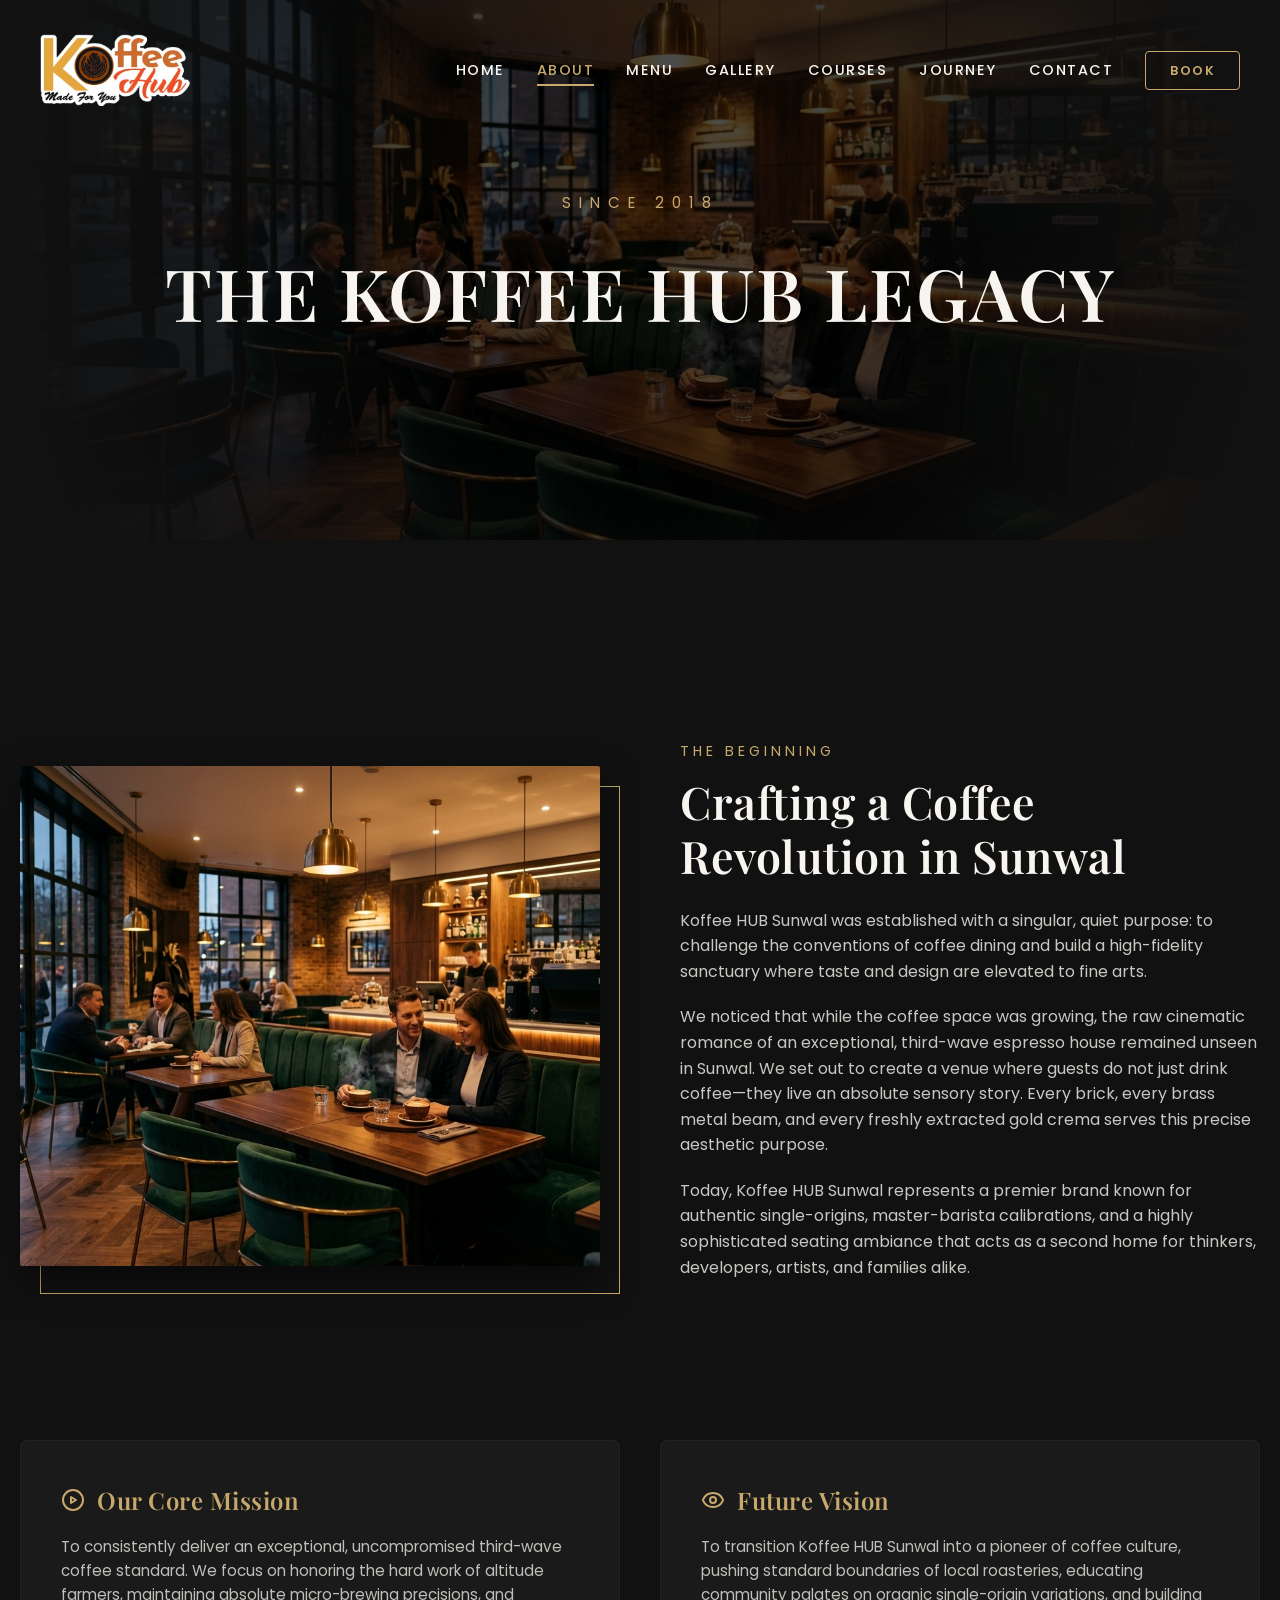
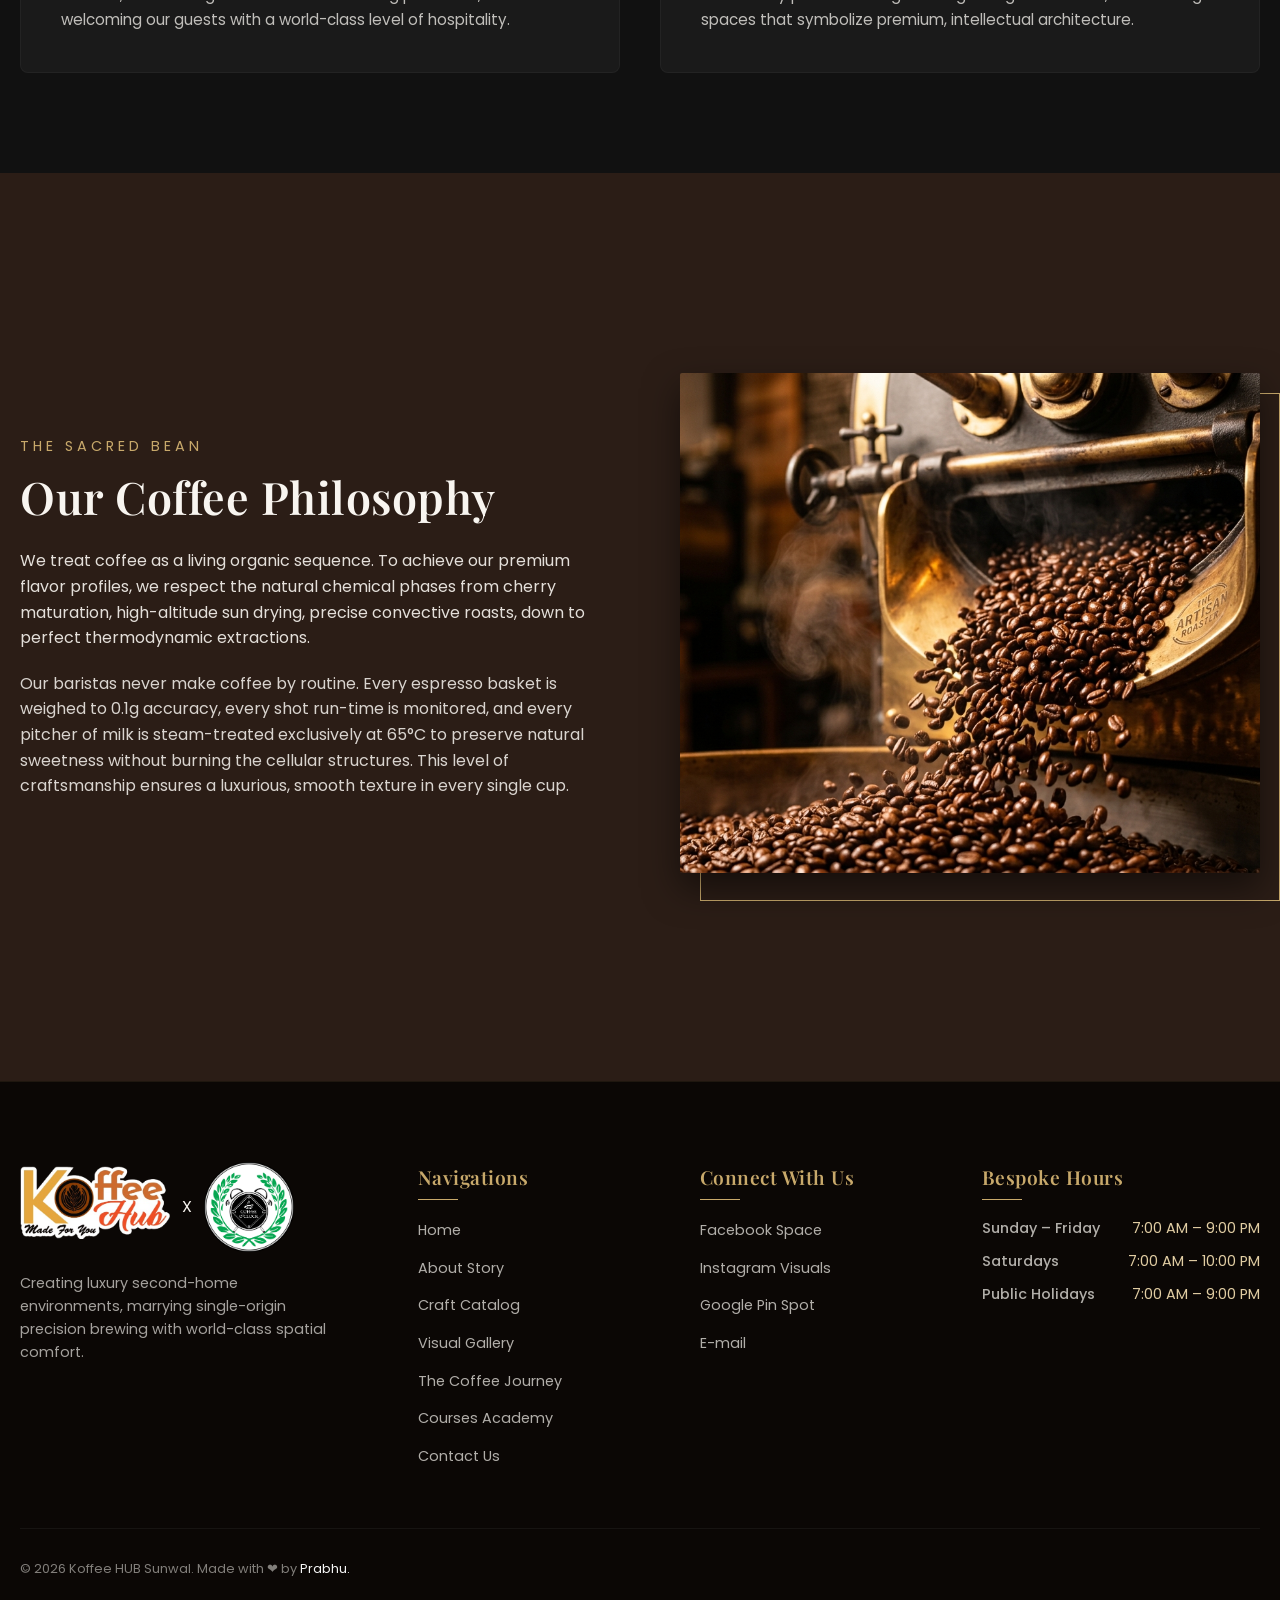
==== about.html @ 5389a2b5 "Add files via upload" ====
<!DOCTYPE html>
<html lang="en">
<head>
  <meta charset="UTF-8">
  <meta name="viewport" content="width=device-width, initial-scale=1.0">
  <title>Our Story & Philosophy | Koffee HUB Sunwal</title>
  <link rel="stylesheet" href="/css/style.css">
  <link rel="icon" href="images/icon.svg">
</head>
<body>
  <!-- Header / Navigation Bar -->
  <header id="header">
    <nav class="navbar" id="navbar">
      <a href="/index.html" class="nav-brand">
        <img src="/images/logo.png" alt="Koffee HUB Sunwal Logo" class="nav-logo-img">
      </a>
      
      <ul class="nav-menu">
        <li><a href="/index.html" class="nav-link">Home</a></li>
        <li><a href="/about.html" class="nav-link active">About</a></li>
        <li><a href="/menu/" class="nav-link">Menu</a></li>
        <li><a href="/gallery.html" class="nav-link">Gallery</a></li>
        <li><a href="/courses.html" class="nav-link">Courses</a></li>
        <li><a href="/experience.html" class="nav-link">Journey</a></li>
        <li><a href="/contact.html" class="nav-link">Contact</a></li>
        <li><a href="/contact.html" class="nav-cta">Book</a></li>
      </ul>

      <button class="hamburger" aria-label="Toggle Navigation">
        <span class="bar"></span>
        <span class="bar"></span>
        <span class="bar"></span>
      </button>
    </nav>
  </header>

  <!-- About Hero -->
  <section class="about-hero">
    <div class="about-hero-bg"></div>
    <div class="hero-overlay"></div>
    <div class="about-hero-content">
      <div class="hero-mini-title">Since 2018</div>
      <h1 class="about-hero-title">The Koffee HUB Legacy</h1>
    </div>
  </section>

  <!-- Narrative Section -->
  <section class="section">
    <div class="about-narrative reveal-on-scroll">
      <!-- Image Frame -->
      <div class="about-img-frame">
        <img src="/images/interior.jpg" alt="Koffee HUB Luxury Atmosphere" class="about-img">
      </div>
      
      <!-- Text Description -->
      <div class="about-text-content">
        <span class="about-story-subtitle">The Beginning</span>
        <h2 class="about-story-title">Crafting a Coffee Revolution in Sunwal</h2>
        <p class="about-text-p">
          Koffee HUB Sunwal was established with a singular, quiet purpose: to challenge the conventions of coffee dining and build a high-fidelity sanctuary where taste and design are elevated to fine arts.
        </p>
        <p class="about-text-p">
          We noticed that while the coffee space was growing, the raw cinematic romance of an exceptional, third-wave espresso house remained unseen in Sunwal. We set out to create a venue where guests do not just drink coffee—they live an absolute sensory story. Every brick, every brass metal beam, and every freshly extracted gold crema serves this precise aesthetic purpose.
        </p>
        <p class="about-text-p">
          Today, Koffee HUB Sunwal represents a premier brand known for authentic single-origins, master-barista calibrations, and a highly sophisticated seating ambiance that acts as a second home for thinkers, developers, artists, and families alike.
        </p>
      </div>
    </div>

    <!-- Mission & Vision Bento Cards -->
    <div class="bento-blocks reveal-on-scroll">
      <div class="bento-card">
        <h3 class="bento-card-title">
          <svg xmlns="http://www.w3.org/2000/svg" width="24" height="24" viewBox="0 0 24 24" fill="none" stroke="currentColor" stroke-width="2" stroke-linecap="round" stroke-linejoin="round" class="text-gold"><circle cx="12" cy="12" r="10"/><path d="m10 15 5-3-5-3v6Z"/></svg>
          Our Core Mission
        </h3>
        <p class="bento-card-desc">
          To consistently deliver an exceptional, uncompromised third-wave coffee standard. We focus on honoring the hard work of altitude farmers, maintaining absolute micro-brewing precisions, and welcoming our guests with a world-class level of hospitality.
        </p>
      </div>

      <div class="bento-card">
        <h3 class="bento-card-title">
          <svg xmlns="http://www.w3.org/2000/svg" width="24" height="24" viewBox="0 0 24 24" fill="none" stroke="currentColor" stroke-width="2" stroke-linecap="round" stroke-linejoin="round" class="text-gold"><path d="M2.062 12.348a1 1 0 0 1 0-.696 10.75 10.75 0 0 1 19.876 0 1 1 0 0 1 0 .696 10.75 10.75 0 0 1-19.876 0Z"/><circle cx="12" cy="12" r="3"/></svg>
          Future Vision
        </h3>
        <p class="bento-card-desc">
          To transition Koffee HUB Sunwal into a pioneer of coffee culture, pushing standard boundaries of local roasteries, educating community palates on organic single-origin variations, and building spaces that symbolize premium, intellectual architecture.
        </p>
      </div>
    </div>
  </section>

  <!-- Philosophy and Beans Section -->
  <section class="section-full">
    <div class="section reveal-on-scroll" style="padding: 100px 20px;">
      <div class="about-narrative">
        <div class="about-text-content">
          <span class="about-story-subtitle">The Sacred Bean</span>
          <h2 class="about-story-title">Our Coffee Philosophy</h2>
          <p class="about-text-p" style="color: rgba(248, 245, 240, 0.9);">
            We treat coffee as a living organic sequence. To achieve our premium flavor profiles, we respect the natural chemical phases from cherry maturation, high-altitude sun drying, precise convective roasts, down to perfect thermodynamic extractions.
          </p>
          <p class="about-text-p" style="color: rgba(248, 245, 240, 0.85);">
            Our baristas never make coffee by routine. Every espresso basket is weighed to 0.1g accuracy, every shot run-time is monitored, and every pitcher of milk is steam-treated exclusively at 65°C to preserve natural sweetness without burning the cellular structures. This level of craftsmanship ensures a luxurious, smooth texture in every single cup.
          </p>
        </div>

        <div class="about-img-frame">
          <img src="/images/beans.jpg" alt="Hand-selected fresh roasted coffee beans" class="about-img">
        </div>
      </div>
    </div>
  </section>

  <!-- Footer -->
<footer>
    <div class="footer-layout">
      <!-- Col 1: Brand Info -->
      <div class="footer-col-desc">
        <div class="footer-logo-row">
          <a href="#">
          <img src="/images/logo.png" alt="Koffee HUB Sunwal" class="footer-logo-img">
          </a>
          X 
          <img src="images/coffeoclocklogo.png" alt="Koffee HUB Sunwal" class="footer-logo-img2">
        </div>
        <p class="footer-brand-p">Creating luxury second-home environments, marrying single-origin precision brewing with world-class spatial comfort.</p>
      </div>

      <!-- Col 2: Navigation Links -->
      <div>
        <h3 class="footer-heading">Navigations</h3>
        <ul class="footer-links">
          <li><a href="/index.html">Home</a></li>
          <li><a href="/about.html">About Story</a></li>
          <li><a href="/menu/">Craft Catalog</a></li>
          <li><a href="/gallery.html">Visual Gallery</a></li>
          <li><a href="/experience.html">The Coffee Journey</a></li>
          <li><a href="/courses.html">Courses Academy</a></li>
          <li><a href="/contact.html">Contact Us</a></li>
        </ul>
      </div>

      <!-- Col 3: Social & Communities -->
      <div>
        <h3 class="footer-heading">Connect With Us</h3>
        <ul class="footer-links">
          <li><a href="https://www.facebook.com/p/Koffee-HUB-Sunwal-100027303412881/" target="_blank">Facebook Space</a></li>
          <li><a href="https://www.instagram.com/koffeehubsunwal/" target="_blank">Instagram Visuals</a></li>
          <li><a href="https://maps.app.goo.gl/vTeox2EkM3HHREE3A" target="_blank">Google Pin Spot</a></li>
          <li><a href="mailto:koffeehub4@gmail.com">E-mail </a></li>
        </ul>
      </div>

      <!-- Col 4: Opening Hours -->
      <div>
        <h3 class="footer-heading">Bespoke Hours</h3>
        <ul class="hours-list">
          <li class="hours-item">
            <span>Sunday – Friday</span>
            <span>7:00 AM – 9:00 PM</span>
          </li>
          <li class="hours-item">
            <span>Saturdays</span>
            <span>7:00 AM – 10:00 PM</span>
          </li>
          <li class="hours-item">
            <span>Public Holidays</span>
            <span>7:00 AM – 9:00 PM</span>
          </li>
        </ul>
      </div>
    </div>

    <!-- Footer Bottom Copyright row -->
    <div class="footer-bottom">
      <div>&copy; 2026 Koffee HUB Sunwal. Made with ❤ by <a href="https://parbhumahatchhetry.com.np" style="text-decoration: none; color: whitesmoke;">Prabhu.</a></div>
    </div>
  </footer>

  <!-- Back to Top Button -->
  <button id="back-to-top" aria-label="Back to top">
    <svg xmlns="http://www.w3.org/2000/svg" width="24" height="24" viewBox="0 0 24 24" fill="none" stroke="currentColor" stroke-width="2" stroke-linecap="round" stroke-linejoin="round"><path d="m18 15-6-6-6 6"/></svg>
  </button>

  <script type="module" src="/js/script.js" defer></script>
</body>
</html>
---- css/style.css ----
/* 
 * Koffee HUB Sunwal
 * Custom Premium Stylesheet
 * Mood: Luxurious, Cinematic, Modern, Aesthetic, Warm, Sophisticated
 */

@import url('https://fonts.googleapis.com/css2?family=Playfair+Display:ital,wght@0,400..900;1,400..900&family=Poppins:ital,wght@0,300;0,400;0,500;0,600;0,700;1,400&display=swap');

:root {
  --primary-espresso: #2B1D16;
  --dark-coffee: #3A261C;
  --cream-white: #F8F5F0;
  --matte-black: #111111;
  --matte-gray: #1a1a1a;
  --luxury-gold: #C8A96B;
  --gold-dark: #9F824A;
  --gold-light: #E1CDA3;
  --gold-glow: rgba(200, 169, 107, 0.35);
  
  --font-serif: "Playfair Display", Georgia, serif;
  --font-sans: "Poppins", Arial, sans-serif;
  
  --transition-smooth: all 0.4s cubic-bezier(0.25, 1, 0.5, 1);
  --transition-fast: all 0.2s ease;
}

/* Base Styles & Resets */
* {
  box-sizing: border-box;
  margin: 0;
  padding: 0;
}

html {
  scroll-behavior: smooth;
  scroll-padding-top: 80px;
}

body {
  font-family: var(--font-sans);
  background-color: var(--matte-black);
  color: var(--cream-white);
  line-height: 1.6;
  overflow-x: hidden;
}

/* Root Custom Scrollbar */
::-webkit-scrollbar {
  width: 8px;
}
::-webkit-scrollbar-track {
  background: var(--matte-black);
}
::-webkit-scrollbar-thumb {
  background: var(--primary-espresso);
  border: 2px solid var(--matte-black);
  border-radius: 4px;
}
::-webkit-scrollbar-thumb:hover {
  background: var(--luxury-gold);
}

/* Typography Helpers */
h1, h2, h3, h4, h5, h6 {
  font-family: var(--font-serif);
  font-weight: 600;
  letter-spacing: 0.5px;
}

.text-gold {
  color: var(--luxury-gold);
}

.font-serif {
  font-family: var(--font-serif);
}

.font-sans {
  font-family: var(--font-sans);
}

.letter-spacing-wide {
  letter-spacing: 2px;
}

/* --- cinematic loading screen --- */
#loading-screen {
  position: fixed;
  top: 0;
  left: 0;
  width: 100vw;
  height: 100vh;
  background-color: var(--matte-black);
  display: flex;
  flex-direction: column;
  justify-content: center;
  align-items: center;
  z-index: 9999;
  transition: opacity 1s cubic-bezier(0.25, 1, 0.5, 1), visibility 1s;
  overflow: hidden;
  padding: 20px;
}

#loading-screen.fade-out {
  opacity: 0;
  visibility: hidden;
  pointer-events: none;
}
 
/* --- High-Speed Coffee Bean Spreading Loader --- */
.beans-scatter-container {
  position: relative;
  width: 300px;
  height: 300px;
  display: flex;
  justify-content: center;
  align-items: center;
}

.loader-center-logo {
  position: absolute;
  max-width: 140px;
  max-height: 120px;
    animation: fadeInLogo 0.8s cubic-bezier(0.16, 1, 0.3, 1) forwards;
  z-index: 10;
  display: flex;
  justify-content: center;
  align-items: center;
  background-color: transparent;
  padding: 0;
}

.loader-logo-flat {
  max-width: 140px;
  height: auto;
  object-fit: contain;
}

.scatter-bean {
  position: absolute;
  width: 28px;
  height: 38px;
  background: radial-gradient(circle at 35% 35%, #5c3c2b, #2b1d16 85%);
  border-radius: 50% 50% 50% 50% / 60% 60% 40% 40%;
  box-shadow: inset -2px -2px 6px rgba(0,0,0,0.6), 0 4px 10px rgba(0,0,0,0.5);
  opacity: 0;
}

.scatter-bean::after {
  content: '';
  position: absolute;
  top: 0;
  left: 50%;
  width: 1.5px;
  height: 100%;
  background: var(--luxury-gold);
  transform: translateX(-50%) rotate(4deg);
  border-radius: 50%;
  opacity: 0.6;
}

@keyframes fadeInLogo {
  0% { transform: scale(0.4); opacity: 0; }
  100% { transform: scale(1); opacity: 1; }
}

/* Individual bean animations - spreading outward elegantly */
.bean-1 { animation: spreadBean1 1.2s cubic-bezier(0.16, 1, 0.3, 1) forwards; }
.bean-2 { animation: spreadBean2 1.2s cubic-bezier(0.16, 1, 0.3, 1) forwards; }
.bean-3 { animation: spreadBean3 1.2s cubic-bezier(0.16, 1, 0.3, 1) forwards; }
.bean-4 { animation: spreadBean4 1.2s cubic-bezier(0.16, 1, 0.3, 1) forwards; }
.bean-5 { animation: spreadBean5 1.2s cubic-bezier(0.16, 1, 0.3, 1) forwards; }
.bean-6 { animation: spreadBean6 1.2s cubic-bezier(0.16, 1, 0.3, 1) forwards; }
.bean-7 { animation: spreadBean7 1.2s cubic-bezier(0.16, 1, 0.3, 1) forwards; }
.bean-8 { animation: spreadBean8 1.2s cubic-bezier(0.16, 1, 0.3, 1) forwards; }

@keyframes spreadBean1 {
  0% { transform: translate(0, 0) rotate(0deg) scale(0); opacity: 0; }
  20% { opacity: 1; }
  100% { transform: translate(-80px, -80px) rotate(-45deg) scale(1); opacity: 1; }
}
@keyframes spreadBean2 {
  0% { transform: translate(0, 0) rotate(0deg) scale(0); opacity: 0; }
  20% { opacity: 1; }
  100% { transform: translate(80px, -70px) rotate(35deg) scale(0.9); opacity: 1; }
}
@keyframes spreadBean3 {
  0% { transform: translate(0, 0) rotate(0deg) scale(0); opacity: 0; }
  20% { opacity: 1; }
  100% { transform: translate(-95px, 20px) rotate(-85deg) scale(1.1); opacity: 1; }
}
@keyframes spreadBean4 {
  0% { transform: translate(0, 0) rotate(0deg) scale(0); opacity: 0; }
  20% { opacity: 1; }
  100% { transform: translate(90px, 30px) rotate(60deg) scale(0.85); opacity: 1; }
}
@keyframes spreadBean5 {
  0% { transform: translate(0, 0) rotate(0deg) scale(0); opacity: 0; }
  20% { opacity: 1; }
  100% { transform: translate(-30px, 90px) rotate(15deg) scale(1.05); opacity: 1; }
}
@keyframes spreadBean6 {
  0% { transform: translate(0, 0) rotate(0deg) scale(0); opacity: 0; }
  20% { opacity: 1; }
  100% { transform: translate(35px, -100px) rotate(-20deg) scale(0.95); opacity: 1; }
}
@keyframes spreadBean7 {
  0% { transform: translate(0, 0) rotate(0deg) scale(0); opacity: 0; }
  20% { opacity: 1; }
  100% { transform: translate(-70px, -20px) rotate(110deg) scale(0.9); opacity: 1; }
}
@keyframes spreadBean8 {
  0% { transform: translate(0, 0) rotate(0deg) scale(0); opacity: 0; }
  20% { opacity: 1; }
  100% { transform: translate(65px, 80px) rotate(-135deg) scale(1); opacity: 1; }
}

/* Fast text subtitle */
.loader-subtitle {
  margin-top: 20px;
  font-family: var(--font-serif);
  font-size: 1.1rem;
  letter-spacing: 3px;
  color: var(--luxury-gold);
  text-transform: uppercase;
  opacity: 0;
  animation: animateTextFast 1s ease-out 0.3s forwards;
}

@keyframes animateTextFast {
  0% { opacity: 0; transform: translateY(10px); }
  100% { opacity: 0.9; transform: translateY(0); }
}


/* --- header / navigation bar --- */
header {
  position: fixed;
  top: 0;
  left: 0;
  width: 100%;
  z-index: 1000;
  transition: var(--transition-smooth);
}

.navbar {
  max-width: 1400px;
  margin: 0 auto;
  padding: 20px 40px;
  display: flex;
  justify-content: space-between;
  align-items: center;
  transition: var(--transition-smooth);
}

header.scrolled {
  background: rgba(17, 17, 17, 0.95);
  backdrop-filter: blur(12px);
  -webkit-backdrop-filter: blur(12px);
  box-shadow: 0 10px 30px rgba(0, 0, 0, 0.5);
  border-bottom: 1px solid rgba(200, 169, 107, 0.15);
}

header.scrolled .navbar {
  padding: 12px 40px;
}

.nav-brand {
  display: flex;
  align-items: center;
  gap: 12px;
  text-decoration: none;
}

.nav-logo-img {
  height: 100px;
  max-width: 150px;
  object-fit: contain;
  transition: var(--transition-smooth);
}

header.scrolled .nav-logo-img {
  height: 60px;
  width: auto;
}

.nav-brand-text {
  font-family: var(--font-serif);
  font-size: 1.4rem;
  color: var(--cream-white);
  font-weight: 700;
  letter-spacing: 1px;
}

.nav-brand-text span {
  color: var(--luxury-gold);
}

/* Nav Links */
.nav-menu {
  display: flex;
  list-style: none;
  gap: 32px;
  align-items: center;
}

.nav-link {
  text-decoration: none;
  color: var(--cream-white);
  font-size: 0.9rem;
  font-weight: 500;
  text-transform: uppercase;
  letter-spacing: 1.5px;
  position: relative;
  transition: var(--transition-fast);
  padding: 6px 0;
}

.nav-link:hover {
  color: var(--luxury-gold);
}

.nav-link::after {
  content: '';
  position: absolute;
  bottom: 0;
  left: 0;
  width: 0;
  height: 2px;
  background-color: var(--luxury-gold);
  transition: var(--transition-smooth);
}

.nav-link:hover::after,
.nav-link.active::after {
  width: 100%;
}

.nav-link.active {
  color: var(--luxury-gold);
}

/* Glass Book Table button in Nav */
.nav-cta {
  background: transparent;
  color: var(--luxury-gold);
  border: 1px solid var(--luxury-gold);
  padding: 10px 24px;
  text-decoration: none;
  border-radius: 4px;
  text-transform: uppercase;
  font-size: 0.8rem;
  letter-spacing: 1.5px;
  font-weight: 600;
  transition: var(--transition-smooth);
}

.nav-cta:hover {
  background: var(--luxury-gold);
  color: var(--matte-black);
  box-shadow: 0 4px 15px var(--gold-glow);
}

/* Hamburger Menu Icon */
.hamburger {
  display: none;
  cursor: pointer;
  background: transparent;
  border: none;
  outline: none;
}

.bar {
  display: block;
  width: 25px;
  height: 2px;
  margin: 5px auto;
  background-color: var(--cream-white);
  transition: var(--transition-smooth);
}

/* --- HERO SECTION --- */
.hero-sec {
  position: relative;
  width: 100%;
  height: 100vh;
  display: flex;
  align-items: center;
  justify-content: center;
  overflow: hidden;
}

/* Parallax zoom effect for hero background */
.hero-bg-wrapper {
  position: absolute;
  top: 0;
  left: 0;
  width: 100%;
  height: 100%;
  z-index: 1;
}

.hero-bg-img {
  width: 100%;
  height: 100%;
  object-fit: cover;
  transform: scale(1.05);
  filter: brightness(0.35);
  animation: bgPulse 20s infinite alternate ease-in-out;
}

@keyframes bgPulse {
  0% { transform: scale(1.05) translate(0px, 0px); }
  100% { transform: scale(1.15) translate(-10px, -5px); }
}

.hero-overlay {
  position: absolute;
  top: 0;
  left: 0;
  width: 100%;
  height: 100%;
  background: radial-gradient(circle at center, transparent 30%, var(--matte-black) 90%);
  z-index: 2;
}

.hero-content {
  position: relative;
  z-index: 3;
  text-align: center;
  max-width: 900px;
  padding: 0 20px;
  display: flex;
  flex-direction: column;
  align-items: center;
}

.hero-mini-title {
  font-size: 0.95rem;
  letter-spacing: 8px;
  text-transform: uppercase;
  color: var(--luxury-gold);
  margin-bottom: 20px;
  display: inline-block;
  opacity: 0;
  transform: translateY(20px);
  animation: revealUp 1s cubic-bezier(0.25, 1, 0.5, 1) forwards;
}

.hero-main-title {
  font-family: var(--font-serif);
  font-size: clamp(3rem, 7vw, 5.5rem);
  font-weight: 700;
  line-height: 1.1;
  color: var(--cream-white);
  margin-bottom: 25px;
  text-transform: uppercase;
  opacity: 0;
  transform: translateY(30px);
  animation: revealUp 1s cubic-bezier(0.25, 1, 0.5, 1) 0.3s forwards;
}

.hero-main-title span {
  display: block;
  font-size: clamp(1.5rem, 4vw, 2.5rem);
  font-family: var(--font-sans);
  font-weight: 300;
  letter-spacing: 4px;
  color: var(--gold-light);
  text-transform: none;
  margin-top: 10px;
}

.hero-desc {
  font-size: clamp(1rem, 1.5vw, 1.15rem);
  color: rgba(248, 245, 240, 0.85);
  max-width: 650px;
  margin-bottom: 40px;
  opacity: 0;
  transform: translateY(20px);
  animation: revealUp 1s cubic-bezier(0.25, 1, 0.5, 1) 0.6s forwards;
}

/* Action Buttons */
.hero-btn-group {
  display: flex;
  gap: 20px;
  opacity: 0;
  transform: translateY(20px);
  animation: revealUp 1s cubic-bezier(0.25, 1, 0.5, 1) 0.9s forwards;
}

.btn-premium {
  padding: 16px 36px;
  font-size: 0.85rem;
  font-weight: 600;
  text-transform: uppercase;
  letter-spacing: 2px;
  border-radius: 4px;
  cursor: pointer;
  transition: var(--transition-smooth);
  text-decoration: none;
  display: inline-block;
}

.btn-gold {
  background: linear-gradient(135deg, var(--luxury-gold), var(--gold-dark));
  color: var(--matte-black);
  border: none;
}

.btn-gold:hover {
  transform: translateY(-3px);
  box-shadow: 0 10px 25px var(--gold-glow);
}

.btn-outline {
  background: transparent;
  color: var(--cream-white);
  border: 1px solid rgba(248, 245, 240, 0.3);
}

.btn-outline:hover {
  background: rgba(248, 245, 240, 0.05);
  border-color: var(--luxury-gold);
  color: var(--luxury-gold);
  transform: translateY(-3px);
}

@keyframes revealUp {
  to { opacity: 1; transform: translateY(0); }
}

/* Decorative Hero Bottom Steam and Scroll Indicators */
.scroll-indicator {
  position: absolute;
  bottom: 40px;
  left: 50%;
  transform: translateX(-50%);
  z-index: 3;
  display: flex;
  flex-direction: column;
  align-items: center;
  gap: 10px;
  text-decoration: none;
  color: rgba(248, 245, 240, 0.5);
  font-size: 0.75rem;
  text-transform: uppercase;
  letter-spacing: 2px;
  transition: var(--transition-fast);
}

.scroll-indicator:hover {
  color: var(--luxury-gold);
}

.mouse {
  width: 24px;
  height: 40px;
  border: 2px solid rgba(24af, 245, 240, 0.4);
  border-color: inherit;
  border-radius: 20px;
  display: flex;
  justify-content: center;
  padding-top: 8px;
}

.wheel {
  width: 4px;
  height: 8px;
  background-color: var(--luxury-gold);
  border-radius: 2px;
  animation: scrollWheel 1.5s infinite ease-out;
}

@keyframes scrollWheel {
  0% { transform: translateY(0); opacity: 1; }
  100% { transform: translateY(12px); opacity: 0; }
}

/* --- SECTION GENERAL DESIGN --- */
.section {
  padding: 100px 20px;
  max-width: 1300px;
  margin: 0 auto;
}

.section-full {
  width: 100%;
  background-color: var(--primary-espresso);
}

.sec-header {
  text-align: center;
  margin-bottom: 70px;
}

.sec-subtitle {
  font-size: 0.85rem;
  color: var(--luxury-gold);
  text-transform: uppercase;
  letter-spacing: 5px;
  margin-bottom: 12px;
  display: block;
}

.sec-title {
  font-family: var(--font-serif);
  font-size: clamp(2rem, 4vw, 3rem);
  color: var(--cream-white);
  position: relative;
  display: inline-block;
  padding-bottom: 20px;
}

.sec-title::after {
  content: '';
  position: absolute;
  bottom: 0;
  left: 50%;
  transform: translateX(-50%);
  width: 80px;
  height: 2px;
  background-top: linear-gradient(to right, transparent, var(--luxury-gold), transparent);
  background-color: var(--luxury-gold);
}

/* Reveal Reveal on Scroll */
.reveal-on-scroll {
  opacity: 0;
  transform: translateY(40px);
  transition: opacity 0.8s cubic-bezier(0.25, 1, 0.5, 1), transform 0.8s cubic-bezier(0.25, 1, 0.5, 1);
}

.reveal-on-scroll.revealed {
  opacity: 1;
  transform: translateY(0);
}

/* --- HOME COFFEE CARD GRID --- */
.coffee-grid {
  display: grid;
  grid-template-columns: repeat(auto-fit, minmax(280px, 1fr));
  gap: 30px;
  margin-bottom: 50px;
}

.coffee-card {
  background: var(--matte-gray);
  border: 1px solid rgba(255, 255, 255, 0.05);
  border-radius: 8px;
  overflow: hidden;
  transition: var(--transition-smooth);
  position: relative;
}

.coffee-card:hover {
  transform: translateY(-10px);
  border-color: rgba(200, 169, 107, 0.3);
  box-shadow: 0 15px 35px rgba(0,0,0,0.6);
}

.card-img-wrapper {
  width: 100%;
  height: 280px;
  overflow: hidden;
  position: relative;
}

.card-img {
  width: 100%;
  height: 100%;
  object-fit: cover;
  transition: transform 0.8s cubic-bezier(0.25, 1, 0.5, 1);
}

.coffee-card:hover .card-img {
  transform: scale(1.1);
}

.card-tag {
  position: absolute;
  top: 15px;
  right: 15px;
  background: linear-gradient(135deg, var(--luxury-gold), var(--gold-dark));
  color: var(--matte-black);
  font-size: 0.7rem;
  font-weight: 600;
  padding: 5px 12px;
  border-radius: 20px;
  text-transform: uppercase;
  letter-spacing: 1.5px;
  box-shadow: 0 4px 10px rgba(0,0,0,0.3);
}

.card-info {
  padding: 25px;
  display: flex;
  flex-direction: column;
}

.card-meta {
  display: flex;
  justify-content: space-between;
  align-items: center;
  margin-bottom: 12px;
}

.card-price {
  color: var(--luxury-gold);
  font-family: var(--font-serif);
  font-size: 1.25rem;
  font-weight: 700;
}

.card-title {
  font-size: 1.3rem;
  margin-bottom: 10px;
  color: var(--cream-white);
  transition: var(--transition-fast);
}

.coffee-card:hover .card-title {
  color: var(--luxury-gold);
}

.card-desc {
  font-size: 0.88rem;
  color: rgba(248, 245, 240, 0.7);
  margin-bottom: 20px;
}

.card-btn {
  background: transparent;
  border: 1px solid rgba(200, 169, 107, 0.3);
  color: var(--luxury-gold);
  padding: 10px 0;
  text-align: center;
  text-decoration: none;
  font-size: 0.8rem;
  text-transform: uppercase;
  letter-spacing: 2px;
  border-radius: 4px;
  font-weight: 600;
  transition: var(--transition-smooth);
}

.coffee-card:hover .card-btn {
  background: var(--luxury-gold);
  color: var(--matte-black);
  border-color: var(--luxury-gold);
}

/* --- WHY CHOOSE US SECTION --- */
.bento-features {
  display: grid;
  grid-template-columns: repeat(auto-fit, minmax(260px, 1fr));
  gap: 30px;
  margin-top: 20px;
}

.feature-box {
  background: linear-gradient(145deg, #181818, #111111);
  border: 1px solid rgba(200, 169, 107, 0.08);
  border-radius: 12px;
  padding: 40px 30px;
  text-align: center;
  transition: var(--transition-smooth);
}

.feature-box:hover {
  transform: translateY(-8px);
  border-color: rgba(200, 169, 107, 0.25);
  box-shadow: inset 0 0 20px rgba(200, 169, 107, 0.05), 0 20px 40px rgba(0,0,0,0.5);
}

.feature-icon-circle {
  width: 70px;
  height: 70px;
  border-radius: 50%;
  background: rgba(200, 169, 107, 0.08);
  border: 1px solid rgba(200, 169, 107, 0.2);
  display: flex;
  align-items: center;
  justify-content: center;
  margin: 0 auto 25px auto;
  color: var(--luxury-gold);
  transition: var(--transition-smooth);
}

.feature-box:hover .feature-icon-circle {
  background: var(--luxury-gold);
  color: var(--matte-black);
  box-shadow: 0 0 20px var(--gold-glow);
}

.feature-box h3 {
  font-size: 1.35rem;
  margin-bottom: 12px;
  color: var(--cream-white);
}

.feature-box p {
  color: rgba(248, 245, 240, 0.7);
  font-size: 0.9rem;
}

/* --- TESTIMONIAL CAROUSEL --- */
.testimonials-section {
  position: relative;
  background-color: var(--primary-espresso);
  overflow: hidden;
  padding: 100px 20px;
}

.testimonials-bg-accent {
  position: absolute;
  top: 50%;
  left: 50%;
  width: 400px;
  height: 400px;
  background: radial-gradient(circle, var(--gold-glow) 0%, transparent 60%);
  transform: translate(-50%, -50%);
  pointer-events: none;
  z-index: 1;
}

.testimonial-container {
  max-width: 800px;
  margin: 0 auto;
  position: relative;
  z-index: 2;
}

.testimonials-wrapper {
  overflow: hidden;
  position: relative;
  min-height: 280px;
  display: flex;
  align-items: center;
}

.testimonial-slide {
  position: absolute;
  opacity: 0;
  visibility: hidden;
  transition: opacity 0.6s cubic-bezier(0.25, 1, 0.5, 1), transform 0.6s cubic-bezier(0.25, 1, 0.5, 1);
  transform: translateX(100px);
  width: 100%;
  text-align: center;
}

.testimonial-slide.active {
  opacity: 1;
  visibility: visible;
  transform: translateX(0);
}

.testimonial-slide.prev {
  transform: translateX(-100px);
}

.testimonial-stars {
  color: var(--luxury-gold);
  display: flex;
  justify-content: center;
  gap: 5px;
  margin-bottom: 20px;
}

.testimonial-quote {
  font-family: var(--font-serif);
  font-size: clamp(1.15rem, 2vw, 1.6rem);
  font-style: italic;
  color: var(--cream-white);
  line-height: 1.5;
  margin-bottom: 25px;
}

.testimonial-user {
  display: flex;
  justify-content: center;
  align-items: center;
  gap: 15px;
}

.testimonial-avatar {
  width: 50px;
  height: 50px;
  border-radius: 50%;
  object-fit: cover;
  border: 1px solid var(--luxury-gold);
}

.testimonial-username {
  font-weight: 600;
  color: var(--luxury-gold);
  font-size: 0.95rem;
}

.testimonial-title {
  color: rgba(248, 245, 240, 0.6);
  font-size: 0.8rem;
  display: block;
  text-align: left;
}

/* Carousel Dots & Controls */
.carousel-controls {
  display: flex;
  justify-content: center;
  align-items: center;
  gap: 20px;
  margin-top: 35px;
}

.carousel-arrow {
  background: transparent;
  border: 1px solid rgba(200, 169, 107, 0.3);
  color: var(--cream-white);
  border-radius: 50%;
  width: 45px;
  height: 45px;
  display: flex;
  align-items: center;
  justify-content: center;
  cursor: pointer;
  transition: var(--transition-fast);
}

.carousel-arrow:hover {
  background: var(--luxury-gold);
  color: var(--matte-black);
  border-color: var(--luxury-gold);
}

.carousel-dots {
  display: flex;
  gap: 10px;
}

.dot {
  width: 8px;
  height: 8px;
  border-radius: 50%;
  background-color: rgba(248, 245, 240, 0.25);
  cursor: pointer;
  transition: var(--transition-fast);
}

.dot.active {
  background-color: var(--luxury-gold);
  transform: scale(1.3);
}

/* --- THE CTA CORNER --- */
.cta-sec {
  position: relative;
  padding: 120px 20px;
  overflow: hidden;
  text-align: center;
}

.cta-bg {
  position: absolute;
  top: 0;
  left: 0;
  width: 100%;
  height: 100%;
  background: url('/images/interior.jpg') no-repeat center center;
  background-size: cover;
  filter: brightness(0.25);
  z-index: 1;
}

.cta-content {
  position: relative;
  z-index: 2;
  max-width: 800px;
  margin: 0 auto;
}

.cta-tag {
  color: var(--luxury-gold);
  text-transform: uppercase;
  letter-spacing: 5px;
  font-size: 0.9rem;
  margin-bottom: 12px;
}

.cta-title {
  font-size: clamp(2.2rem, 5vw, 3.5rem);
  line-height: 1.2;
  margin-bottom: 25px;
}

.cta-desc {
  color: rgba(248, 245, 240, 0.85);
  margin-bottom: 35px;
  font-size: 1.05rem;
}

/* --- ABOUT PAGE STYLES --- */
.about-hero {
  height: 60vh;
  position: relative;
  display: flex;
  align-items: center;
  justify-content: center;
  overflow: hidden;
}

.about-hero-bg {
  position: absolute;
  top: 0;
  left: 0;
  width: 100%;
  height: 100%;
  background: url('/images/interior.jpg') no-repeat center center;
  background-size: cover;
  filter: brightness(0.3);
}

.about-hero-content {
  position: relative;
  z-index: 2;
  text-align: center;
}

.about-hero-title {
  font-family: var(--font-serif);
  font-size: clamp(2.5rem, 6vw, 4.5rem);
  text-transform: uppercase;
  letter-spacing: 2px;
}

.about-narrative {
  display: grid;
  grid-template-columns: 1fr 1fr;
  gap: 80px;
  align-items: center;
  padding: 100px 0;
}

.about-img-frame {
  position: relative;
}

.about-img-frame::before {
  content: '';
  position: absolute;
  top: 20px;
  left: 20px;
  right: -20px;
  bottom: -20px;
  border: 1px solid var(--luxury-gold);
  z-index: 1;
  pointer-events: none;
}

.about-img {
  width: 100%;
  height: 500px;
  object-fit: cover;
  position: relative;
  z-index: 2;
  box-shadow: 0 15px 35px rgba(0,0,0,0.5);
  border-radius: 2px;
}

.about-text-content {
  display: flex;
  flex-direction: column;
}

.about-story-subtitle {
  color: var(--luxury-gold);
  text-transform: uppercase;
  font-size: 0.9rem;
  letter-spacing: 4px;
  margin-bottom: 12px;
}

.about-story-title {
  font-size: clamp(2rem, 3.5vw, 2.8rem);
  margin-bottom: 25px;
  line-height: 1.2;
}

.about-text-p {
  color: rgba(248, 245, 240, 0.8);
  font-size: 1rem;
  margin-bottom: 20px;
}

/* Bento layout for Mission / Vision */
.bento-blocks {
  display: grid;
  grid-template-columns: 1fr 1fr;
  gap: 40px;
  margin-top: 40px;
}

.bento-card {
  background: var(--matte-gray);
  border: 1px solid rgba(255,255,255,0.04);
  padding: 40px;
  border-radius: 8px;
  transition: var(--transition-smooth);
}

.bento-card:hover {
  border-color: rgba(200, 169, 107, 0.3);
  background: linear-gradient(135deg, var(--matte-gray), #141414);
}

.bento-card-title {
  font-size: 1.5rem;
  color: var(--luxury-gold);
  margin-bottom: 15px;
  display: flex;
  align-items: center;
  gap: 12px;
}

.bento-card-desc {
  color: rgba(248, 245, 240, 0.75);
  font-size: 0.95rem;
}

/* --- MENU PAGE STYLES --- */
.menu-controls {
  display: flex;
  flex-direction: column;
  gap: 25px;
  align-items: center;
  margin-bottom: 60px;
}

.search-box-wrapper {
  position: relative;
  max-width: 500px;
  width: 100%;
}

.menu-search-input {
  width: 100%;
  background: var(--matte-gray);
  border: 1px solid rgba(255, 255, 255, 0.08);
  border-radius: 30px;
  padding: 14px 25px 14px 50px;
  color: var(--cream-white);
  font-family: var(--font-sans);
  font-size: 0.95rem;
  transition: var(--transition-smooth);
}

.menu-search-input:focus {
  outline: none;
  border-color: var(--luxury-gold);
  box-shadow: 0 0 15px rgba(200, 169, 107, 0.15);
}

.search-icon-svg {
  position: absolute;
  left: 20px;
  top: 50%;
  transform: translateY(-50%);
  color: var(--luxury-gold);
  width: 18px;
  height: 18px;
}

.category-capsules {
  display: flex;
  flex-wrap: wrap;
  justify-content: center;
  gap: 12px;
  max-width: 1000px;
}

.capsule-btn {
  background: var(--matte-gray);
  border: 1px solid rgba(255, 255, 255, 0.05);
  color: rgba(248, 245, 240, 0.85);
  padding: 10px 24px;
  font-family: var(--font-sans);
  font-size: 0.85rem;
  font-weight: 500;
  text-transform: uppercase;
  letter-spacing: 1.5px;
  border-radius: 40px;
  cursor: pointer;
  transition: var(--transition-smooth);
}

.capsule-btn:hover {
  background: rgba(200, 169, 107, 0.1);
  border-color: var(--luxury-gold);
  color: var(--luxury-gold);
}

.capsule-btn.active {
  background: var(--luxury-gold);
  color: var(--matte-black);
  border-color: var(--luxury-gold);
  box-shadow: 0 5px 15px var(--gold-glow);
}

/* Menu Item Grid & Cards */
.menu-items-grid {
  display: grid;
  grid-template-columns: repeat(auto-fill, minmax(350px, 1fr));
  gap: 30px;
  transition: var(--transition-smooth);
}

.menu-item-card {
  background: linear-gradient(145deg, #181818, #111111);
  border: 1px solid rgba(255, 255, 255, 0.04);
  border-radius: 8px;
  overflow: hidden;
  display: flex;
  height: 140px;
  transition: var(--transition-smooth);
}

.menu-item-card:hover {
  transform: scale(1.02);
  border-color: rgba(200, 169, 107, 0.25);
  box-shadow: 0 8px 25px rgba(0,0,0,0.5);
}

.menu-item-img-wrapper {
  width: 120px;
  min-width: 120px;
  height: 100%;
}

.menu-item-img {
  width: 100%;
  height: 100%;
  object-fit: cover;
  transition: var(--transition-smooth);
  filter: brightness(0.95);
}

.menu-item-card:hover .menu-item-img {
  transform: scale(1.08);
}

.menu-item-details {
  flex-grow: 1;
  padding: 20px;
  display: flex;
  flex-direction: column;
  justify-content: space-between;
}

.menu-item-header {
  display: flex;
  justify-content: space-between;
  align-items: flex-start;
  gap: 15px;
}

.menu-item-title {
  font-family: var(--font-serif);
  font-size: 1.15rem;
  color: var(--cream-white);
  transition: var(--transition-fast);
}

.menu-item-card:hover .menu-item-title {
  color: var(--luxury-gold);
}

.menu-item-badge {
  font-size: 0.65rem;
  background: rgba(200, 169, 107, 0.1);
  border: 1px solid rgba(200, 169, 107, 0.3);
  color: var(--luxury-gold);
  padding: 2px 8px;
  border-radius: 12px;
  text-transform: uppercase;
  margin-top: 4px;
  display: inline-block;
}

.menu-item-price {
  font-family: var(--font-serif);
  font-weight: 700;
  color: var(--luxury-gold);
  font-size: 1.15rem;
}

.menu-item-desc {
  font-size: 0.8rem;
  color: rgba(248, 245, 240, 0.65);
  white-space: nowrap;
  overflow: hidden;
  text-overflow: ellipsis;
  max-width: 220px;
}

.menu-no-results {
  text-align: center;
  grid-column: 1 / -1;
  padding: 60px 0;
  font-size: 1.15rem;
  color: rgba(248, 245, 240, 0.5);
  display: none;
}

/* --- GALLERY PAGE STYLES --- */
.gallery-layout {
  columns: 3 320px;
  column-gap: 25px;
  width: 100%;
}

.gallery-item {
  break-inside: avoid;
  margin-bottom: 25px;
  position: relative;
  overflow: hidden;
  border-radius: 8px;
  border: 1px solid rgba(255,255,255,0.04);
  cursor: pointer;
  background: var(--matte-gray);
  transition: var(--transition-smooth);
}

.gallery-item img {
  width: 100%;
  display: block;
  transition: transform 0.8s cubic-bezier(0.25, 1, 0.5, 1);
}

.gallery-item:hover img {
  transform: scale(1.08) rotate(1deg);
}

.gallery-info-overlay {
  position: absolute;
  top: 0;
  left: 0;
  width: 100%;
  height: 100%;
  background: linear-gradient(to top, rgba(17,17,17,0.9) 10%, rgba(17,17,17,0.2) 70%);
  opacity: 0;
  display: flex;
  flex-direction: column;
  justify-content: flex-end;
  padding: 25px;
  transition: opacity 0.4s ease;
  z-index: 2;
}

.gallery-item:hover .gallery-info-overlay {
  opacity: 1;
}

.gallery-tag {
  color: var(--luxury-gold);
  text-transform: uppercase;
  font-size: 0.75rem;
  letter-spacing: 2px;
  margin-bottom: 8px;
  font-weight: 500;
}

.gallery-title {
  font-family: var(--font-serif);
  font-size: 1.25rem;
  color: var(--cream-white);
}

/* Luxury Lightbox Modal */
.lightbox-modal {
  position: fixed;
  top: 0;
  left: 0;
  width: 100%;
  height: 100%;
  background: rgba(11, 11, 11, 0.95);
  backdrop-filter: blur(8px);
  z-index: 2000;
  display: flex;
  justify-content: center;
  align-items: center;
  opacity: 0;
  visibility: hidden;
  transition: var(--transition-smooth);
}

.lightbox-modal.active {
  opacity: 1;
  visibility: visible;
}

.lightbox-content {
  position: relative;
  max-width: 85%;
  max-height: 80%;
  display: flex;
  flex-direction: column;
}

.lightbox-img {
  max-width: 100%;
  max-height: 75vh;
  object-fit: contain;
  border: 1px solid rgba(200, 169, 107, 0.25);
  box-shadow: 0 25px 50px rgba(0,0,0,0.8);
}

.lightbox-caption-box {
  margin-top: 15px;
  text-align: center;
}

.lightbox-title {
  font-family: var(--font-serif);
  font-size: 1.35rem;
  color: var(--luxury-gold);
}

.lightbox-desc {
  font-size: 0.9rem;
  color: rgba(248, 245, 240, 0.75);
}

.lightbox-btn-close {
  position: absolute;
  top: -45px;
  right: 0;
  background: none;
  border: none;
  color: var(--cream-white);
  font-size: 2rem;
  cursor: pointer;
  transition: var(--transition-fast);
}

.lightbox-btn-close:hover {
  color: var(--luxury-gold);
}

.lightbox-nav-btn {
  position: absolute;
  top: 50%;
  transform: translateY(-50%);
  background: rgba(17, 17, 17, 0.5);
  border: 1px solid rgba(255,255,255,0.1);
  color: var(--cream-white);
  width: 50px;
  height: 50px;
  border-radius: 50%;
  cursor: pointer;
  display: flex;
  justify-content: center;
  align-items: center;
  transition: var(--transition-fast);
  z-index: 10;
}

.lightbox-nav-btn:hover {
  background: var(--luxury-gold);
  color: var(--matte-black);
}

.lightbox-prev {
  left: -70px;
}

.lightbox-next {
  right: -70px;
}

/* --- EXPERIENCE ROADMAP --- */
.timeline {
  position: relative;
  max-width: 1000px;
  margin: 50px auto 0 auto;
}

.timeline::after {
  content: '';
  position: absolute;
  width: 2px;
  background: linear-gradient(to bottom, var(--primary-espresso) 10%, var(--luxury-gold) 50%, var(--primary-espresso) 90%);
  top: 0;
  bottom: 0;
  left: 50%;
  margin-left: -1px;
}

.timeline-item {
  padding: 10px 40px;
  position: relative;
  background: transparent;
  width: 50%;
}

.timeline-item:nth-child(even) {
  left: 50%;
}

.timeline-circle {
  position: absolute;
  width: 24px;
  height: 24px;
  right: -12px;
  background-color: var(--matte-black);
  border: 3px solid var(--luxury-gold);
  top: 15px;
  border-radius: 50%;
  z-index: 1;
  box-shadow: 0 0 10px var(--gold-glow);
  transition: var(--transition-smooth);
}

.timeline-item:nth-child(even) .timeline-circle {
  left: -12px;
}

.timeline-item:hover .timeline-circle {
  background-color: var(--luxury-gold);
  transform: scale(1.2);
}

.timeline-content-card {
  padding: 30px;
  background: var(--matte-gray);
  border: 1px solid rgba(255,255,255,0.03);
  position: relative;
  border-radius: 8px;
  transition: var(--transition-smooth);
}

.timeline-item:hover .timeline-content-card {
  border-color: rgba(200,169,107,0.25);
  box-shadow: 0 10px 30px rgba(0,0,0,0.5);
}

.timeline-step-num {
  font-family: var(--font-sans);
  font-weight: 700;
  font-size: 0.85rem;
  color: var(--luxury-gold);
  letter-spacing: 2px;
  text-transform: uppercase;
  margin-bottom: 8px;
  display: block;
}

.timeline-step-title {
  font-size: 1.4rem;
  margin-bottom: 12px;
  color: var(--cream-white);
}

.timeline-step-desc {
  color: rgba(248, 245, 240, 0.7);
  font-size: 0.9rem;
}

.timeline-step-img {
  width: 100%;
  height: 180px;
  object-fit: cover;
  border-radius: 4px;
  margin-top: 20px;
  border: 1px solid rgba(255,255,255,0.05);
}

/* --- CONTACT PAGE STYLES --- */
.contact-layout {
  display: grid;
  grid-template-columns: 1fr 1.2fr;
  gap: 70px;
  align-items: flex-start;
  margin-top: 40px;
}

.contact-info-block {
  display: flex;
  flex-direction: column;
  gap: 40px;
}

.contact-coord-item {
  display: flex;
  gap: 20px;
}

.coord-icon-box {
  width: 50px;
  height: 50px;
  border: 1px solid rgba(200, 169, 107, 0.3);
  border-radius: 4px;
  background: rgba(200, 169, 107, 0.05);
  color: var(--luxury-gold);
  display: flex;
  align-items: center;
  justify-content: center;
  flex-shrink: 0;
}

.coord-label {
  font-family: var(--font-serif);
  font-size: 1.2rem;
  color: var(--cream-white);
  margin-bottom: 6px;
}

.coord-val {
  color: rgba(248, 245, 240, 0.75);
  font-size: 0.95rem;
  text-decoration: none;
  transition: var(--transition-fast);
}

a.coord-val:hover {
  color: var(--luxury-gold);
}

/* Social Media Box */
.social-container {
  display: flex;
  flex-direction: column;
  gap: 15px;
  margin-top: 20px;
}

.social-title {
  font-family: var(--font-serif);
  font-size: 1.3rem;
  color: var(--cream-white);
}

.social-links-row {
  display: flex;
  gap: 15px;
}

.social-btn {
  width: 45px;
  height: 45px;
  border-radius: 50%;
  background: var(--matte-gray);
  border: 1px solid rgba(255,255,255,0.08);
  color: var(--cream-white);
  display: flex;
  align-items: center;
  justify-content: center;
  text-decoration: none;
  transition: var(--transition-smooth);
}

.social-btn:hover {
  background: var(--luxury-gold);
  color: var(--matte-black);
  border-color: var(--luxury-gold);
  transform: translateY(-4px);
  box-shadow: 0 5px 15px var(--gold-glow);
}

/* Luxury Form fields */
.contact-form-box {
  background: var(--matte-gray);
  border: 1px solid rgba(255,255,255,0.04);
  padding: 45px;
  border-radius: 8px;
}

.form-title {
  font-family: var(--font-serif);
  font-size: 1.8rem;
  color: var(--cream-white);
  margin-bottom: 30px;
}

.form-group-row {
  display: grid;
  grid-template-columns: 1fr 1fr;
  gap: 20px;
}

.form-group {
  margin-bottom: 24px;
}

.form-label {
  display: block;
  font-size: 0.8rem;
  text-transform: uppercase;
  letter-spacing: 1.5px;
  color: var(--luxury-gold);
  margin-bottom: 8px;
  font-weight: 500;
}

.form-input, .form-textarea {
  width: 100%;
  background: #111;
  border: 1px solid rgba(255, 255, 255, 0.08);
  border-radius: 4px;
  padding: 12px 18px;
  color: var(--cream-white);
  font-family: var(--font-sans);
  font-size: 0.95rem;
  transition: var(--transition-smooth);
}

.form-input:focus, .form-textarea:focus {
  outline: none;
  border-color: var(--luxury-gold);
  box-shadow: inset 0 0 5px rgba(200, 169, 107, 0.1), 0 0 10px rgba(200, 169, 107, 0.1);
}

.form-textarea {
  resize: vertical;
}

.form-success-banner {
  background: rgba(43, 29, 22, 0.4);
  border: 1px solid var(--luxury-gold);
  padding: 15px 20px;
  border-radius: 4px;
  color: var(--cream-white);
  font-size: 0.9rem;
  margin-bottom: 20px;
  display: none;
}

/* Map Section */
.map-embed-sec {
  width: 100%;
  height: 450px;
  margin-top: 100px;
  border-radius: 8px;
  overflow: hidden;
  border: 1px solid rgba(200,169,107,0.2);
  box-shadow: 0 15px 40px rgba(0,0,0,0.5);
}

.map-embed-sec iframe {
  width: 100%;
  height: 100%;
  border: none;
  filter: grayscale(0.8) contrast(1.1) invert(0.9);
}

/* --- FOOTER --- */
footer {
  background-color: #0b0705;
  border-top: 1px solid rgba(200, 169, 107, 0.1);
  padding: 80px 20px 40px 20px;
}

.footer-layout {
  max-width: 1300px;
  margin: 0 auto;
  display: grid;
  grid-template-columns: 1.5fr 1fr 1fr 1.2fr;
  gap: 50px;
  margin-bottom: 60px;
}

.footer-col-desc {
  display: flex;
  flex-direction: column;
  gap: 20px;
}

.footer-logo-row {
  display: flex;
  align-items: center;
  gap: 12px;
}
.footer-logo-img2 {
  height: 100;
  width: auto;
  max-width: 90px;
  object-fit: contain;
  cursor: pointer; 
}

.footer-logo-img {
  height: 100;
  width: auto;
  max-width: 150px;
  object-fit: contain;
  cursor: pointer;
}

.footer-logo-img2 {
  height: 100;
  width: auto;
  max-width: 90px;
  object-fit: contain;
  cursor: pointer; 
}

.footer-logo-text {
  font-family: var(--font-serif);
  font-size: 1.35rem;
  color: var(--cream-white);
  font-weight: 700;
  letter-spacing: 1px;
}

.footer-logo-text span {
  color: var(--luxury-gold);
}

.footer-brand-p {
  color: rgba(248, 245, 240, 0.65);
  font-size: 0.9rem;
  max-width: 320px;
}

.footer-heading {
  font-family: var(--font-serif);
  font-size: 1.2rem;
  color: var(--luxury-gold);
  margin-bottom: 25px;
  position: relative;
  display: inline-block;
}

.footer-heading::after {
  content: '';
  position: absolute;
  bottom: -8px;
  left: 0;
  width: 40px;
  height: 1.5px;
  background-color: var(--luxury-gold);
}

.footer-links {
  list-style: none;
  display: flex;
  flex-direction: column;
  gap: 12px;
}

.footer-links a {
  text-decoration: none;
  color: rgba(248, 245, 240, 0.7);
  font-size: 0.9rem;
  transition: var(--transition-fast);
}

.footer-links a:hover {
  color: var(--luxury-gold);
  transform: translateX(4px);
}

.hours-list {
  list-style: none;
  display: flex;
  flex-direction: column;
  gap: 10px;
}

.hours-item {
  display: flex;
  justify-content: space-between;
  font-size: 0.9rem;
  color: rgba(248, 245, 240, 0.7);
}

.hours-item span:first-child {
  font-weight: 500;
}

.hours-item span:last-child {
  color: var(--gold-light);
}

.footer-bottom {
  max-width: 1300px;
  margin: 0 auto;
  padding-top: 30px;
  border-top: 1px solid rgba(255,255,255,0.05);
  display: flex;
  justify-content: space-between;
  align-items: center;
  font-size: 0.8rem;
  color: rgba(248, 245, 240, 0.5);
}

/* Back to Top Floating Button */
#back-to-top {
  position: fixed;
  bottom: 40px;
  right: 40px;
  background: var(--matte-gray);
  border: 1px solid rgba(200, 169, 107, 0.3);
  color: var(--luxury-gold);
  width: 50px;
  height: 50px;
  border-radius: 50%;
  display: flex;
  align-items: center;
  justify-content: center;
  cursor: pointer;
  opacity: 0;
  visibility: hidden;
  transition: var(--transition-smooth);
  z-index: 999;
}

#back-to-top.show {
  opacity: 1;
  visibility: visible;
}

#back-to-top:hover {
  background: var(--luxury-gold);
  color: var(--matte-black);
  border-color: var(--luxury-gold);
  transform: translateY(-5px);
  box-shadow: 0 5px 15px var(--gold-glow);
}

/* --- RESPONSIVENESS MEDIA QUERIES --- */

@media (max-width: 1100px) {
  .footer-layout {
    grid-template-columns: 1fr 1fr;
    gap: 40px;
  }
}

@media (max-width: 1024px) {
  .about-narrative {
    grid-template-columns: 1fr;
    gap: 45px;
    padding: 60px 0;
  }
  .about-img {
    height: 380px;
  }
  .contact-layout {
    grid-template-columns: 1fr;
    gap: 50px;
  }
}

@media (max-width: 768px) {
  .navbar {
    padding: 15px 24px;
  }
  header.scrolled .navbar {
    padding: 10px 24px;
  }
  
  .hamburger {
    display: block;
    z-index: 1001;
  }
  
  /* Responsive Hamburguer State */
  .hamburger.active .bar:nth-child(2) {
    opacity: 0;
  }
  .hamburger.active .bar:nth-child(1) {
    transform: translateY(7px) rotate(45deg);
  }
  .hamburger.active .bar:nth-child(3) {
    transform: translateY(-7px) rotate(-45deg);
  }
  
  .nav-menu {
    position: fixed;
    right: -100%;
    top: 0;
    flex-direction: column;
    background-color: var(--matte-black);
    border-left: 1px solid rgba(200, 169, 107, 0.2);
    width: 65%;
    height: 100vh;
    padding: 120px 30px;
    gap: 25px;
    transition: 0.5s ease;
    align-items: flex-start;
    z-index: 1000;
  }
  
  .nav-menu.active {
    right: 0;
  }
  
  .nav-cta {
    align-self: stretch;
    text-align: center;
    margin-top: 15px;
  }
  
  .timeline::after {
    left: 31px;
  }
  .timeline-item {
    width: 100%;
    padding-left: 70px;
    padding-right: 20px;
  }
  .timeline-item:nth-child(even) {
    left: 0;
  }
  .timeline-circle {
    left: 20px !important;
    right: auto !important;
  }
  
  .bento-blocks {
    grid-template-columns: 1fr;
  }
  
  .form-group-row {
    grid-template-columns: 1fr;
    gap: 0;
  }
}

@media (max-width: 580px) {
  .footer-layout {
    grid-template-columns: 1fr;
    gap: 30px;
  }
  .footer-bottom {
    flex-direction: column;
    gap: 15px;
    text-align: center;
  }
  .menu-item-card {
    height: auto;
    flex-direction: column;
  }
  .menu-item-img-wrapper {
    width: 100%;
    height: 140px;
  }
}
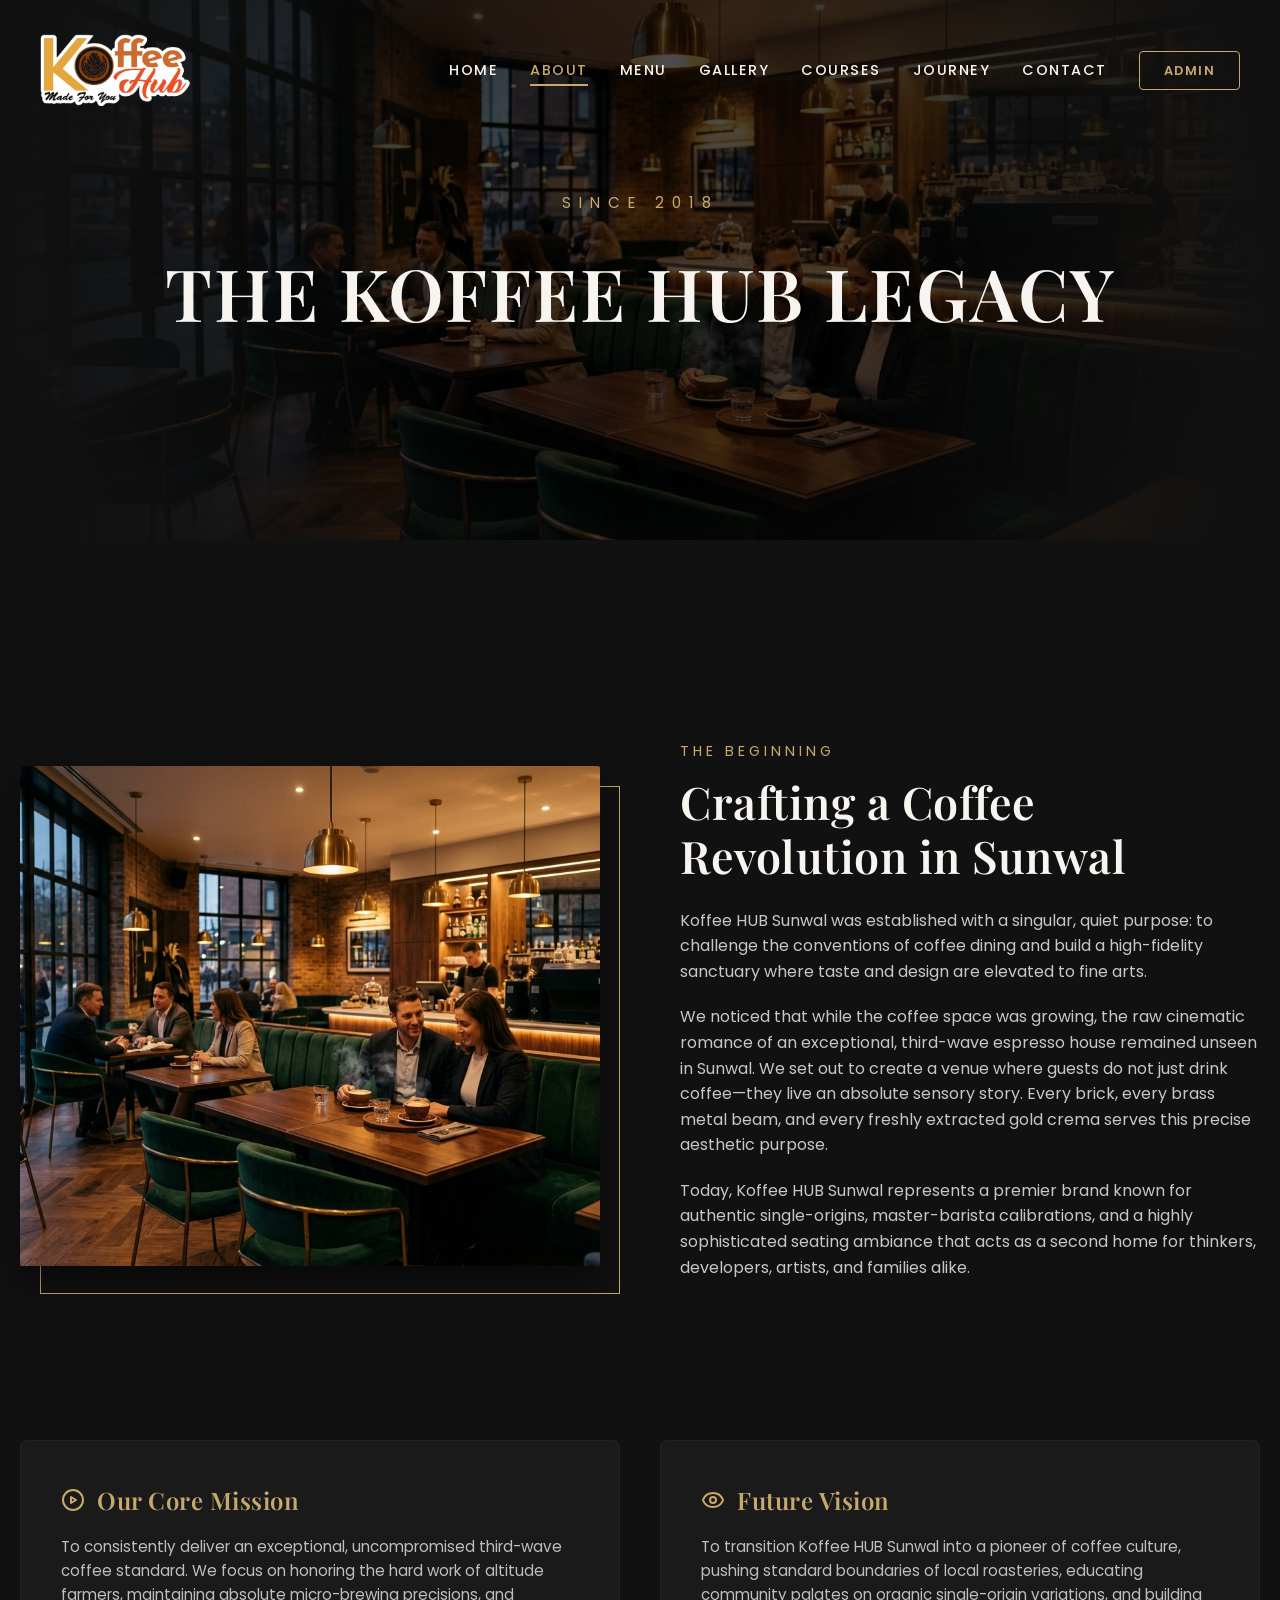
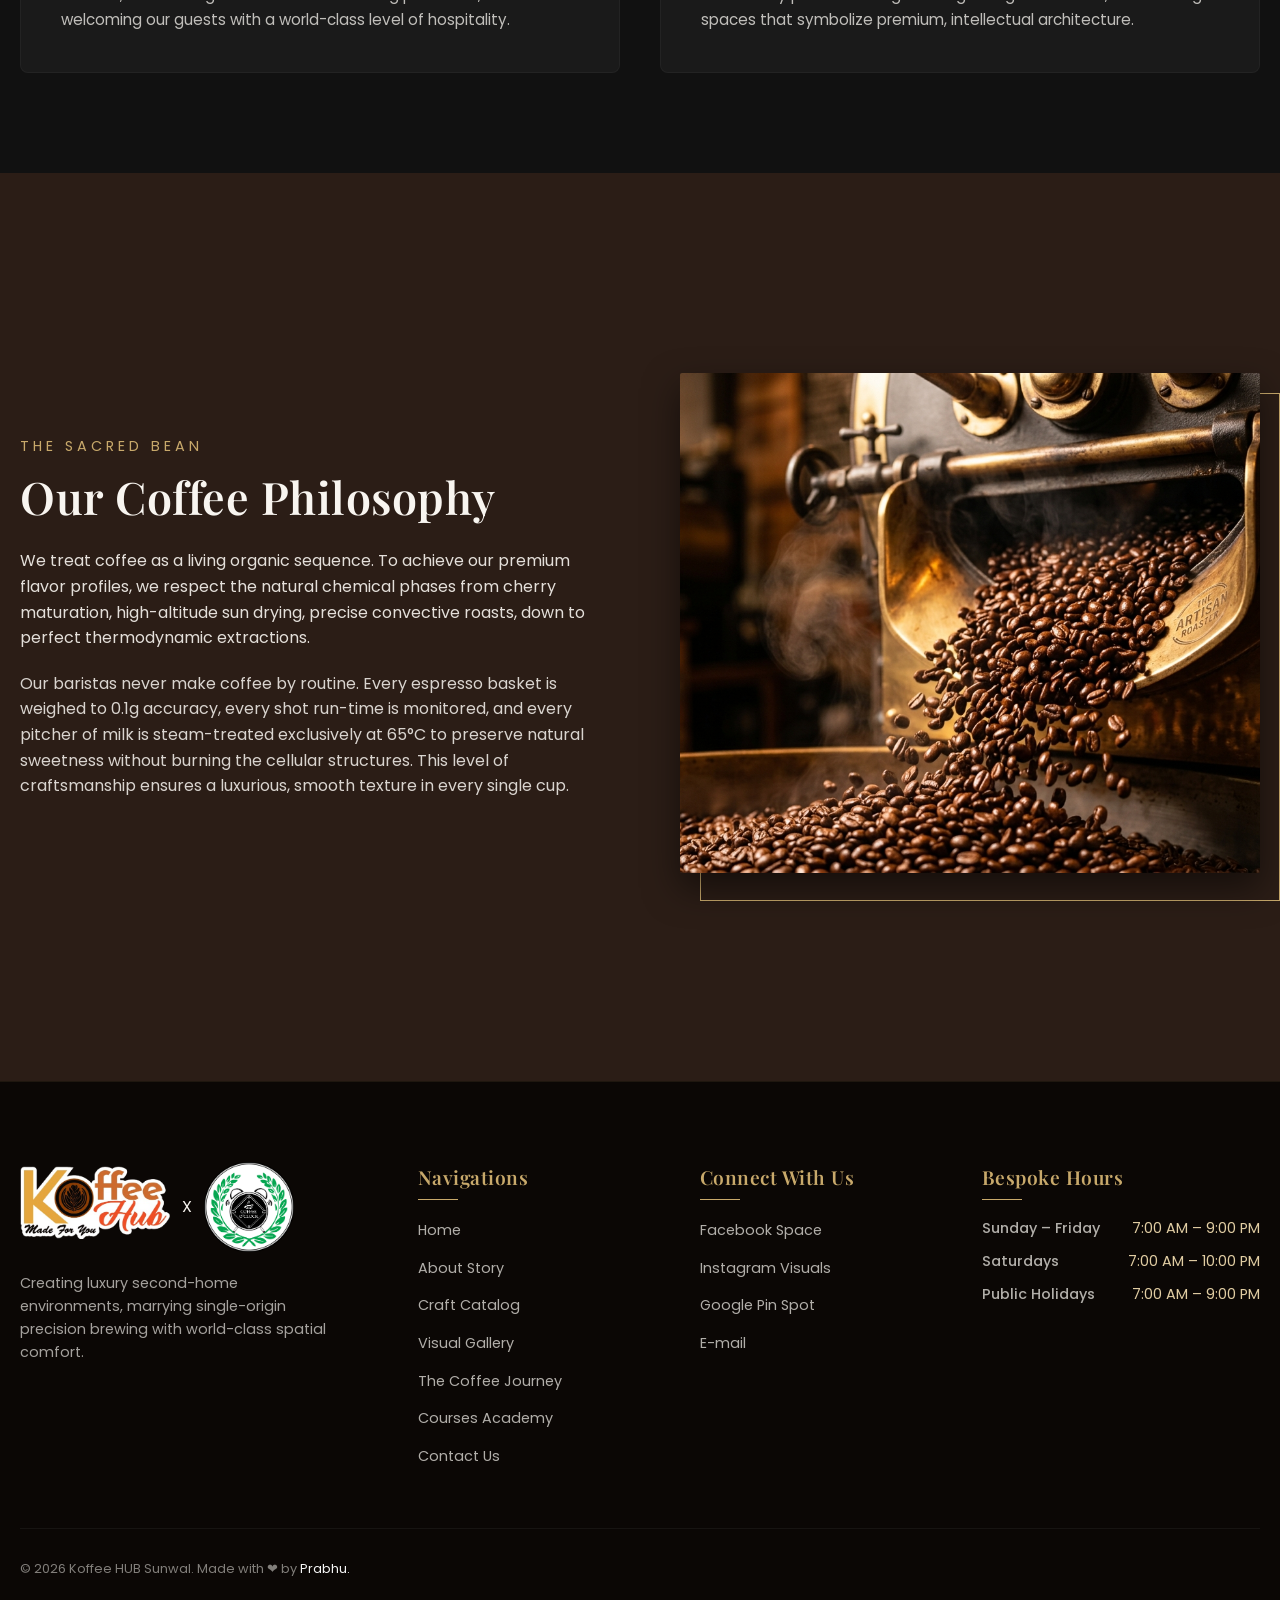
==== commit eb822d1e: "Update about.html" ====
--- a/about.html
+++ b/about.html
@@ -18,12 +18,12 @@
       <ul class="nav-menu">
         <li><a href="/index.html" class="nav-link">Home</a></li>
         <li><a href="/about.html" class="nav-link active">About</a></li>
-        <li><a href="/menu/" class="nav-link">Menu</a></li>
+        <li><a href="https://koffee-hub-sunwal-212716598723.asia-southeast1.run.app/?table=t-1784112344346" class="nav-link">Menu</a></li>
         <li><a href="/gallery.html" class="nav-link">Gallery</a></li>
         <li><a href="/courses.html" class="nav-link">Courses</a></li>
         <li><a href="/experience.html" class="nav-link">Journey</a></li>
         <li><a href="/contact.html" class="nav-link">Contact</a></li>
-        <li><a href="/contact.html" class="nav-cta">Book</a></li>
+        <li><a href="https://koffee-hub-sunwal-212716598723.asia-southeast1.run.app/" class="nav-cta">Admin</a></li>
       </ul>
 
       <button class="hamburger" aria-label="Toggle Navigation">
@@ -135,7 +135,7 @@
         <ul class="footer-links">
           <li><a href="/index.html">Home</a></li>
           <li><a href="/about.html">About Story</a></li>
-          <li><a href="/menu/">Craft Catalog</a></li>
+          <li><a href="https://koffee-hub-sunwal-212716598723.asia-southeast1.run.app/?table=t-1784112344346">Craft Catalog</a></li>
           <li><a href="/gallery.html">Visual Gallery</a></li>
           <li><a href="/experience.html">The Coffee Journey</a></li>
           <li><a href="/courses.html">Courses Academy</a></li>
